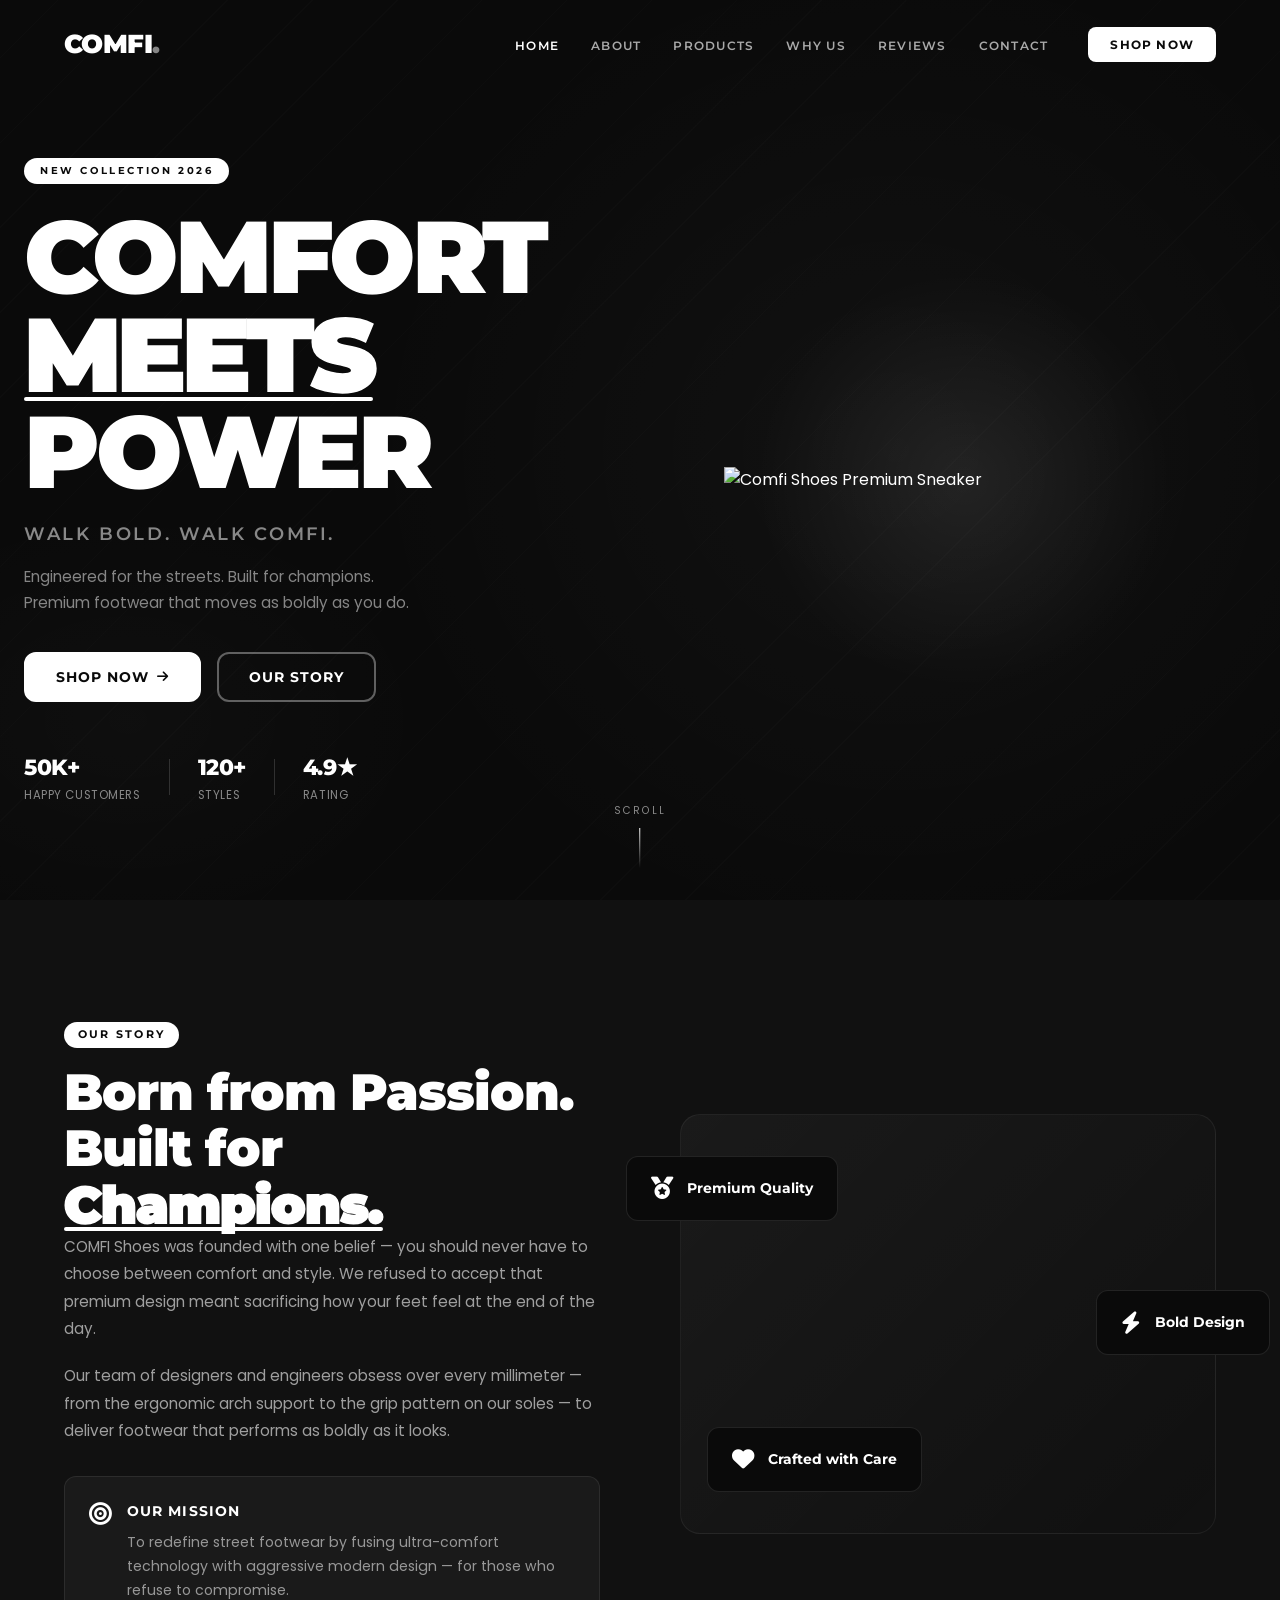
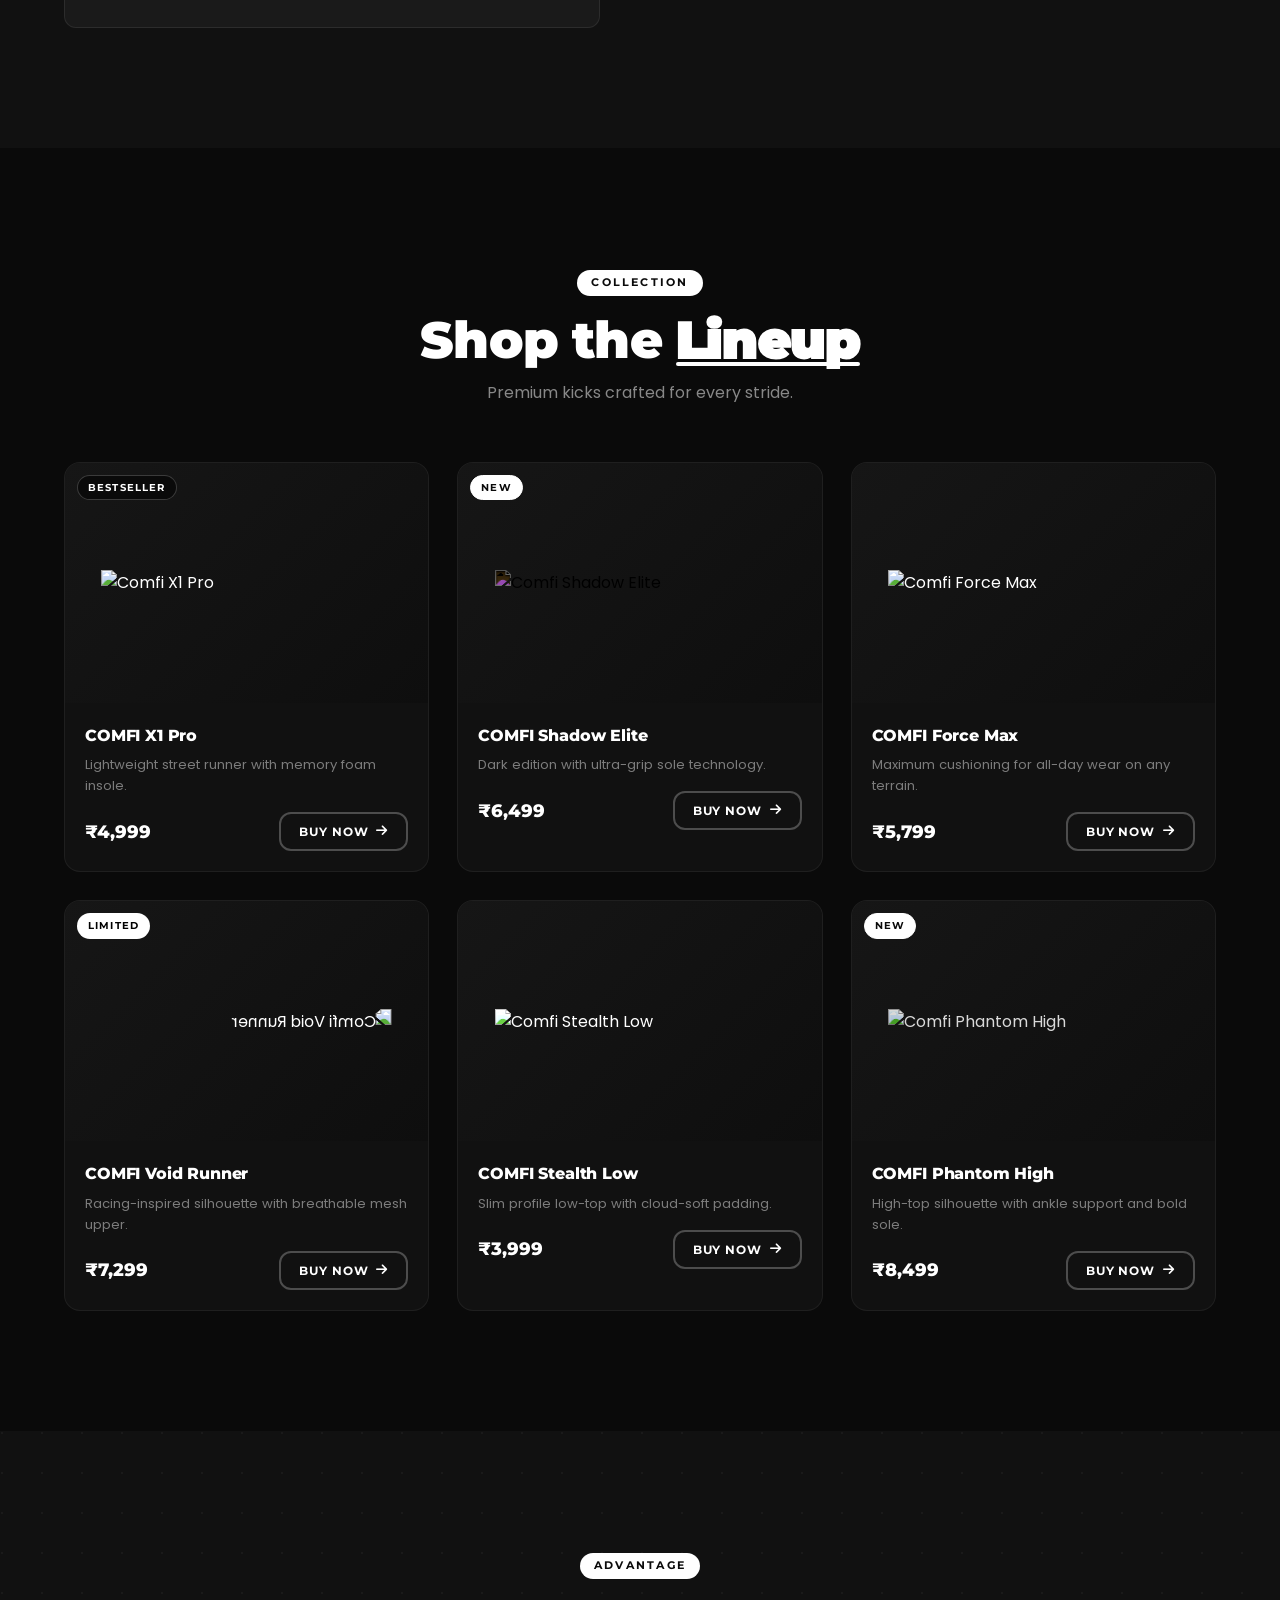
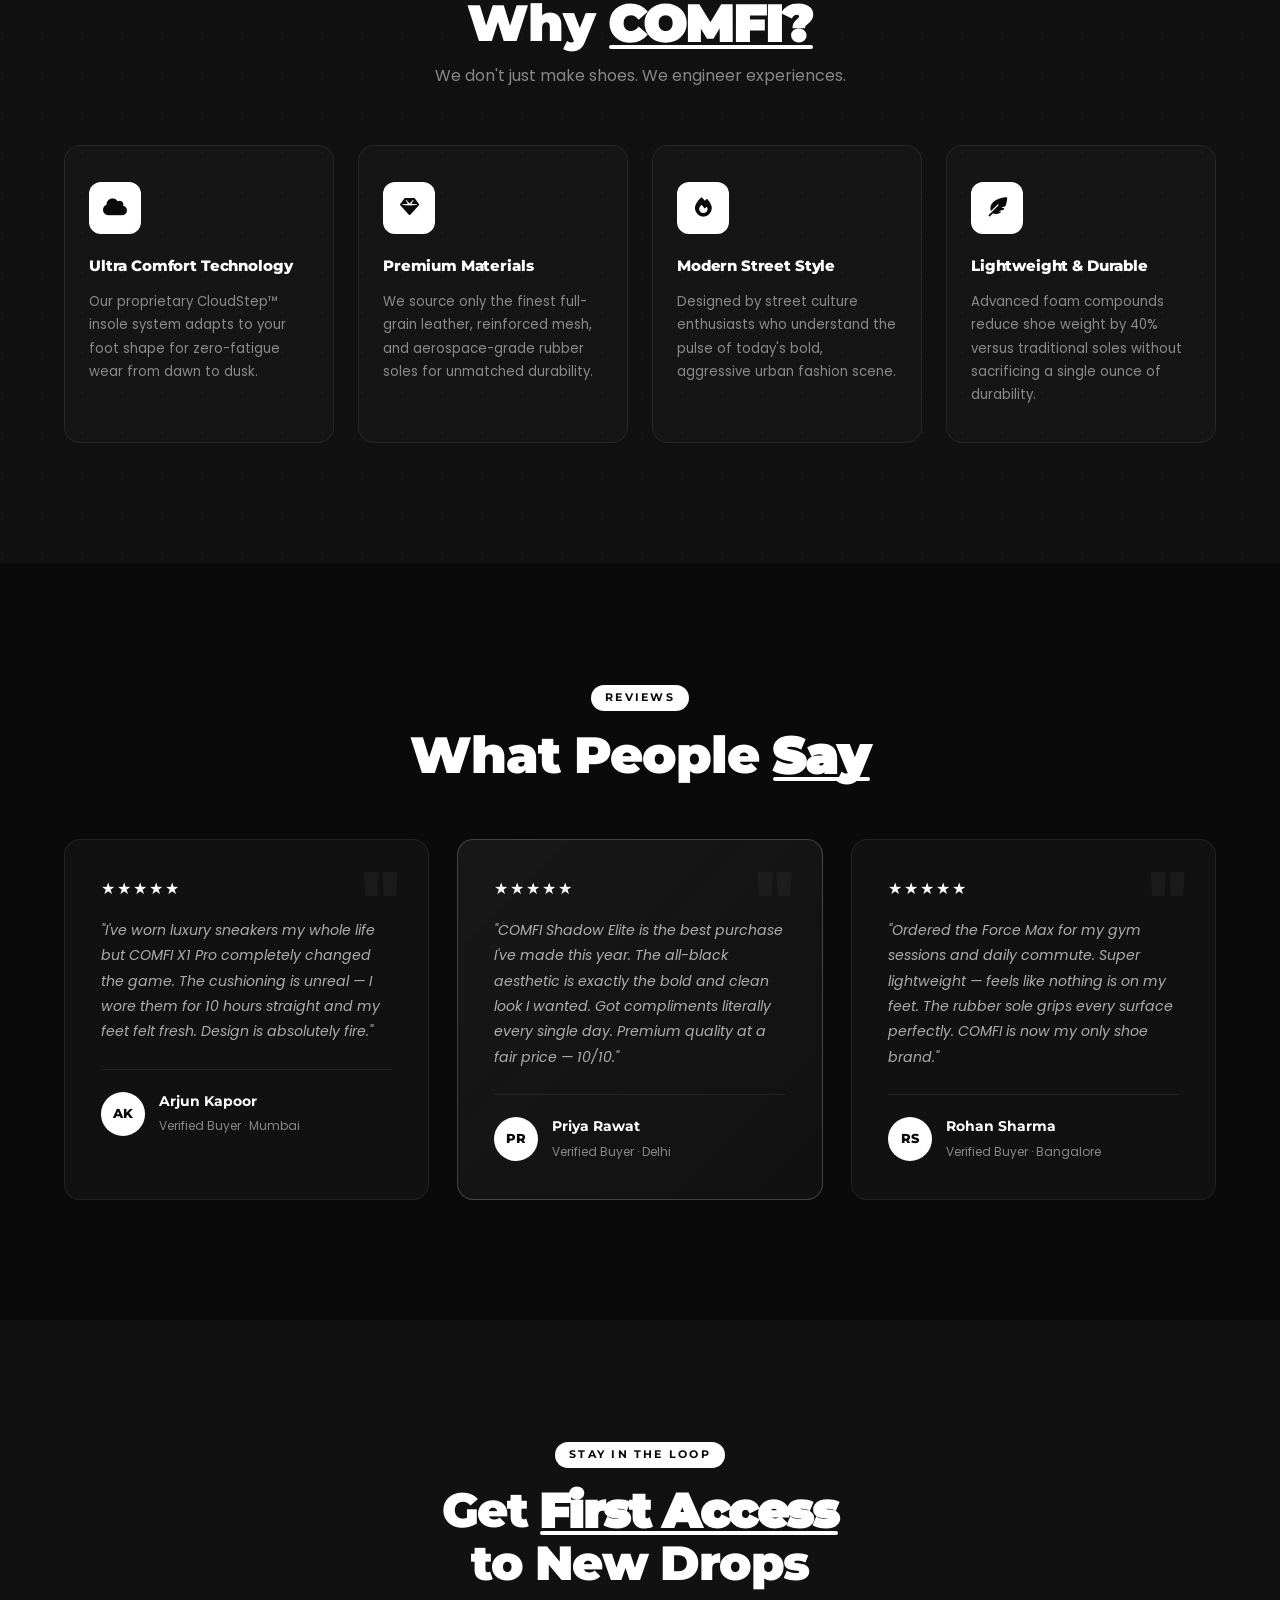
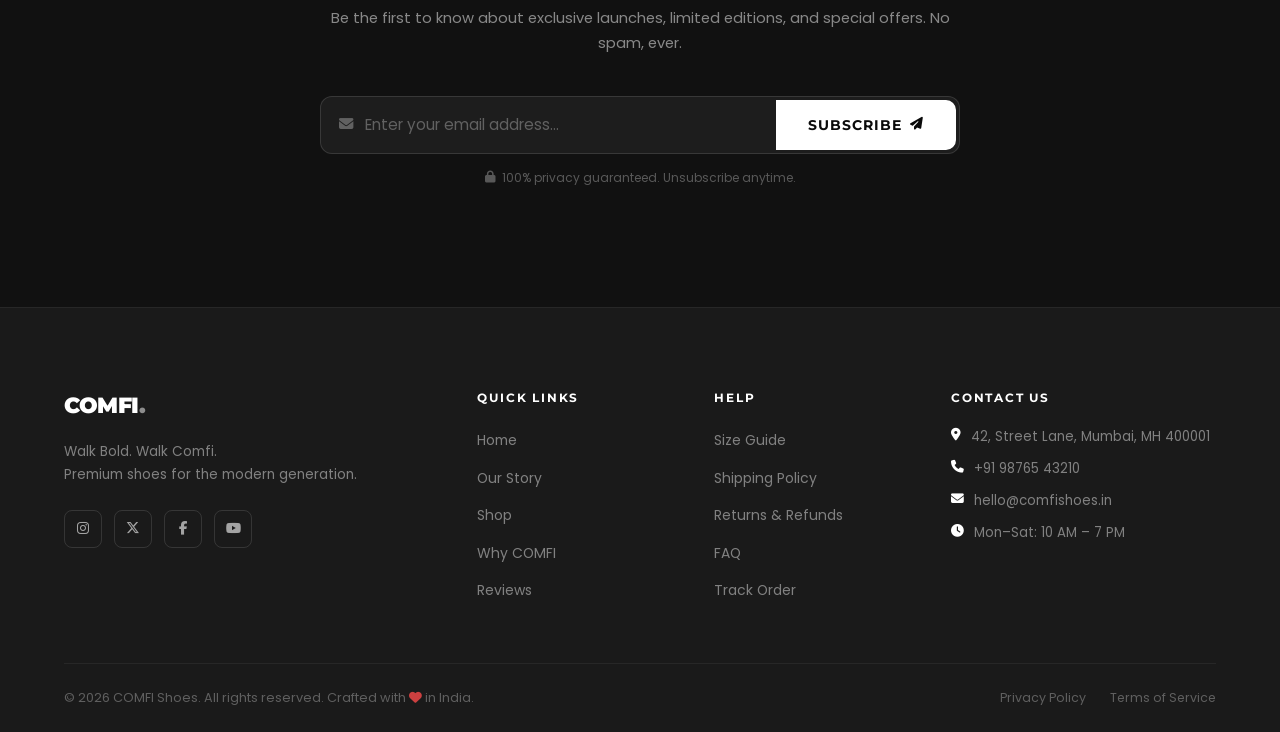
==== index.html @ 296a43fd "Add files via upload" ====
<!DOCTYPE html>
<html lang="en">
<head>
  <meta charset="UTF-8" />
  <meta name="viewport" content="width=device-width, initial-scale=1.0" />
  <meta name="description" content="Comfi Shoes – Walk Bold. Walk Comfi. Premium sneakers that blend ultra comfort with bold street style." />
  <title>Comfi Shoes | Walk Bold. Walk Comfi.</title>
  <link rel="stylesheet" href="style.css" />
  <!-- Google Fonts -->
  <link rel="preconnect" href="https://fonts.googleapis.com" />
  <link rel="preconnect" href="https://fonts.gstatic.com" crossorigin />
  <link href="https://fonts.googleapis.com/css2?family=Montserrat:wght@300;400;600;700;800;900&family=Poppins:wght@300;400;500;600;700&display=swap" rel="stylesheet" />
  <!-- Font Awesome for icons -->
  <link rel="stylesheet" href="https://cdnjs.cloudflare.com/ajax/libs/font-awesome/6.5.0/css/all.min.css" />
</head>
<body>

  <!-- ===================== NAVBAR ===================== -->
  <nav class="navbar" id="navbar">
    <div class="nav-container">
      <a href="#" class="nav-logo">
        COMFI<span>.</span>
      </a>
      <ul class="nav-links" id="navLinks">
        <li><a href="#hero" class="nav-link">Home</a></li>
        <li><a href="#about" class="nav-link">About</a></li>
        <li><a href="#products" class="nav-link">Products</a></li>
        <li><a href="#why-us" class="nav-link">Why Us</a></li>
        <li><a href="#testimonials" class="nav-link">Reviews</a></li>
        <li><a href="#newsletter" class="nav-link">Contact</a></li>
      </ul>
      <button class="nav-cta" onclick="document.getElementById('products').scrollIntoView({behavior:'smooth'})">Shop Now</button>
      <button class="hamburger" id="hamburger" aria-label="Toggle menu">
        <span></span><span></span><span></span>
      </button>
    </div>
  </nav>

  <!-- ===================== HERO SECTION ===================== -->
  <section class="hero" id="hero">
    <div class="hero-bg-overlay"></div>
    <div class="hero-content" data-animate="fade-up">
      <span class="hero-badge">NEW COLLECTION 2026</span>
      <h1 class="hero-title">
        Comfort<br /><span class="accent">Meets</span> Power
      </h1>
      <p class="hero-tagline">Walk Bold. Walk Comfi.</p>
      <p class="hero-sub">Engineered for the streets. Built for champions.<br />Premium footwear that moves as boldly as you do.</p>
      <div class="hero-actions">
        <button class="btn btn-primary" id="heroShopBtn" onclick="document.getElementById('products').scrollIntoView({behavior:'smooth'})">
          Shop Now <i class="fas fa-arrow-right"></i>
        </button>
        <button class="btn btn-ghost" onclick="document.getElementById('about').scrollIntoView({behavior:'smooth'})">
          Our Story
        </button>
      </div>
      <div class="hero-stats">
        <div class="stat"><span class="stat-num">50K+</span><span class="stat-label">Happy Customers</span></div>
        <div class="stat-divider"></div>
        <div class="stat"><span class="stat-num">120+</span><span class="stat-label">Styles</span></div>
        <div class="stat-divider"></div>
        <div class="stat"><span class="stat-num">4.9★</span><span class="stat-label">Rating</span></div>
      </div>
    </div>
    <div class="hero-image-wrap" data-animate="fade-left">
      <div class="hero-glow"></div>
      <img src="hero_sneaker.png" alt="Comfi Shoes Premium Sneaker" class="hero-shoe-img" id="heroShoe" />
    </div>
    <div class="hero-scroll-indicator">
      <span>Scroll</span>
      <div class="scroll-line"></div>
    </div>
  </section>

  <!-- ===================== ABOUT SECTION ===================== -->
  <section class="about" id="about">
    <div class="container">
      <div class="about-grid">
        <div class="about-text" data-animate="fade-right">
          <span class="section-badge">Our Story</span>
          <h2 class="section-title">Born from Passion.<br />Built for <span class="accent">Champions.</span></h2>
          <p class="about-desc">COMFI Shoes was founded with one belief — you should never have to choose between comfort and style. We refused to accept that premium design meant sacrificing how your feet feel at the end of the day.</p>
          <p class="about-desc">Our team of designers and engineers obsess over every millimeter — from the ergonomic arch support to the grip pattern on our soles — to deliver footwear that performs as boldly as it looks.</p>
          <div class="mission-box">
            <i class="fas fa-bullseye"></i>
            <div>
              <h4>Our Mission</h4>
              <p>To redefine street footwear by fusing ultra-comfort technology with aggressive modern design — for those who refuse to compromise.</p>
            </div>
          </div>
        </div>
        <div class="about-visual" data-animate="fade-left">
          <div class="about-card about-card--1">
            <i class="fas fa-medal"></i>
            <h3>Premium Quality</h3>
          </div>
          <div class="about-card about-card--2">
            <i class="fas fa-bolt"></i>
            <h3>Bold Design</h3>
          </div>
          <div class="about-card about-card--3">
            <i class="fas fa-heart"></i>
            <h3>Crafted with Care</h3>
          </div>
          <div class="about-img-bg"></div>
        </div>
      </div>
    </div>
  </section>

  <!-- ===================== PRODUCTS SECTION ===================== -->
  <section class="products" id="products">
    <div class="container">
      <div class="section-header" data-animate="fade-up">
        <span class="section-badge">Collection</span>
        <h2 class="section-title">Shop the <span class="accent">Lineup</span></h2>
        <p class="section-sub">Premium kicks crafted for every stride.</p>
      </div>

      <div class="products-grid">

        <!-- Product Card 1 -->
        <div class="product-card" data-animate="fade-up">
          <div class="product-img-wrap">
            <img src="shoe_products.png" alt="Comfi X1 Pro" class="product-img" />
            <div class="product-overlay">
              <button class="btn btn-primary btn-sm" id="buyX1">Quick Buy</button>
            </div>
            <span class="product-tag">Bestseller</span>
          </div>
          <div class="product-info">
            <h3 class="product-name">COMFI X1 Pro</h3>
            <p class="product-desc">Lightweight street runner with memory foam insole.</p>
            <div class="product-footer">
              <span class="product-price">₹4,999</span>
              <button class="btn btn-outline btn-sm" id="buyBtnX1">Buy Now <i class="fas fa-arrow-right"></i></button>
            </div>
          </div>
        </div>

        <!-- Product Card 2 -->
        <div class="product-card" data-animate="fade-up" style="--delay:0.15s">
          <div class="product-img-wrap">
            <img src="shoe_products.png" alt="Comfi Shadow Elite" class="product-img" style="filter: invert(1) brightness(0.9);" />
            <div class="product-overlay">
              <button class="btn btn-primary btn-sm" id="buyShadow">Quick Buy</button>
            </div>
            <span class="product-tag new-tag">New</span>
          </div>
          <div class="product-info">
            <h3 class="product-name">COMFI Shadow Elite</h3>
            <p class="product-desc">Dark edition with ultra-grip sole technology.</p>
            <div class="product-footer">
              <span class="product-price">₹6,499</span>
              <button class="btn btn-outline btn-sm" id="buyBtnShadow">Buy Now <i class="fas fa-arrow-right"></i></button>
            </div>
          </div>
        </div>

        <!-- Product Card 3 -->
        <div class="product-card" data-animate="fade-up" style="--delay:0.3s">
          <div class="product-img-wrap">
            <img src="hero_sneaker.png" alt="Comfi Force Max" class="product-img" />
            <div class="product-overlay">
              <button class="btn btn-primary btn-sm" id="buyForce">Quick Buy</button>
            </div>
          </div>
          <div class="product-info">
            <h3 class="product-name">COMFI Force Max</h3>
            <p class="product-desc">Maximum cushioning for all-day wear on any terrain.</p>
            <div class="product-footer">
              <span class="product-price">₹5,799</span>
              <button class="btn btn-outline btn-sm" id="buyBtnForce">Buy Now <i class="fas fa-arrow-right"></i></button>
            </div>
          </div>
        </div>

        <!-- Product Card 4 -->
        <div class="product-card" data-animate="fade-up" style="--delay:0.1s">
          <div class="product-img-wrap">
            <img src="shoe_products.png" alt="Comfi Void Runner" class="product-img" style="transform: scaleX(-1);" />
            <div class="product-overlay">
              <button class="btn btn-primary btn-sm" id="buyVoid">Quick Buy</button>
            </div>
            <span class="product-tag" style="background:#fff;color:#000;">Limited</span>
          </div>
          <div class="product-info">
            <h3 class="product-name">COMFI Void Runner</h3>
            <p class="product-desc">Racing-inspired silhouette with breathable mesh upper.</p>
            <div class="product-footer">
              <span class="product-price">₹7,299</span>
              <button class="btn btn-outline btn-sm" id="buyBtnVoid">Buy Now <i class="fas fa-arrow-right"></i></button>
            </div>
          </div>
        </div>

        <!-- Product Card 5 -->
        <div class="product-card" data-animate="fade-up" style="--delay:0.25s">
          <div class="product-img-wrap">
            <img src="hero_sneaker.png" alt="Comfi Stealth Low" class="product-img" style="filter:brightness(1.2);" />
            <div class="product-overlay">
              <button class="btn btn-primary btn-sm" id="buyStealth">Quick Buy</button>
            </div>
          </div>
          <div class="product-info">
            <h3 class="product-name">COMFI Stealth Low</h3>
            <p class="product-desc">Slim profile low-top with cloud-soft padding.</p>
            <div class="product-footer">
              <span class="product-price">₹3,999</span>
              <button class="btn btn-outline btn-sm" id="buyBtnStealth">Buy Now <i class="fas fa-arrow-right"></i></button>
            </div>
          </div>
        </div>

        <!-- Product Card 6 -->
        <div class="product-card" data-animate="fade-up" style="--delay:0.4s">
          <div class="product-img-wrap">
            <img src="shoe_products.png" alt="Comfi Phantom High" class="product-img" style="filter: contrast(1.2) brightness(0.85);" />
            <div class="product-overlay">
              <button class="btn btn-primary btn-sm" id="buyPhantom">Quick Buy</button>
            </div>
            <span class="product-tag new-tag">New</span>
          </div>
          <div class="product-info">
            <h3 class="product-name">COMFI Phantom High</h3>
            <p class="product-desc">High-top silhouette with ankle support and bold sole.</p>
            <div class="product-footer">
              <span class="product-price">₹8,499</span>
              <button class="btn btn-outline btn-sm" id="buyBtnPhantom">Buy Now <i class="fas fa-arrow-right"></i></button>
            </div>
          </div>
        </div>

      </div>
    </div>
  </section>

  <!-- ===================== WHY CHOOSE US ===================== -->
  <section class="why-us" id="why-us">
    <div class="why-bg-pattern"></div>
    <div class="container">
      <div class="section-header" data-animate="fade-up">
        <span class="section-badge">Advantage</span>
        <h2 class="section-title">Why <span class="accent">COMFI?</span></h2>
        <p class="section-sub">We don't just make shoes. We engineer experiences.</p>
      </div>
      <div class="why-grid">
        <div class="why-card" data-animate="fade-up">
          <div class="why-icon"><i class="fas fa-cloud"></i></div>
          <h3>Ultra Comfort Technology</h3>
          <p>Our proprietary CloudStep™ insole system adapts to your foot shape for zero-fatigue wear from dawn to dusk.</p>
        </div>
        <div class="why-card" data-animate="fade-up" style="--delay:0.1s">
          <div class="why-icon"><i class="fas fa-gem"></i></div>
          <h3>Premium Materials</h3>
          <p>We source only the finest full-grain leather, reinforced mesh, and aerospace-grade rubber soles for unmatched durability.</p>
        </div>
        <div class="why-card" data-animate="fade-up" style="--delay:0.2s">
          <div class="why-icon"><i class="fas fa-fire"></i></div>
          <h3>Modern Street Style</h3>
          <p>Designed by street culture enthusiasts who understand the pulse of today's bold, aggressive urban fashion scene.</p>
        </div>
        <div class="why-card" data-animate="fade-up" style="--delay:0.3s">
          <div class="why-icon"><i class="fas fa-feather-alt"></i></div>
          <h3>Lightweight & Durable</h3>
          <p>Advanced foam compounds reduce shoe weight by 40% versus traditional soles without sacrificing a single ounce of durability.</p>
        </div>
      </div>
    </div>
  </section>

  <!-- ===================== TESTIMONIALS ===================== -->
  <section class="testimonials" id="testimonials">
    <div class="container">
      <div class="section-header" data-animate="fade-up">
        <span class="section-badge">Reviews</span>
        <h2 class="section-title">What People <span class="accent">Say</span></h2>
      </div>
      <div class="testimonials-grid">

        <div class="review-card" data-animate="fade-up">
          <div class="review-stars">★★★★★</div>
          <p class="review-text">"I've worn luxury sneakers my whole life but COMFI X1 Pro completely changed the game. The cushioning is unreal — I wore them for 10 hours straight and my feet felt fresh. Design is absolutely fire."</p>
          <div class="reviewer">
            <div class="reviewer-avatar">AK</div>
            <div>
              <h4>Arjun Kapoor</h4>
              <span>Verified Buyer · Mumbai</span>
            </div>
          </div>
        </div>

        <div class="review-card featured-review" data-animate="fade-up" style="--delay:0.15s">
          <div class="review-stars">★★★★★</div>
          <p class="review-text">"COMFI Shadow Elite is the best purchase I've made this year. The all-black aesthetic is exactly the bold and clean look I wanted. Got compliments literally every single day. Premium quality at a fair price — 10/10."</p>
          <div class="reviewer">
            <div class="reviewer-avatar">PR</div>
            <div>
              <h4>Priya Rawat</h4>
              <span>Verified Buyer · Delhi</span>
            </div>
          </div>
        </div>

        <div class="review-card" data-animate="fade-up" style="--delay:0.3s">
          <div class="review-stars">★★★★★</div>
          <p class="review-text">"Ordered the Force Max for my gym sessions and daily commute. Super lightweight — feels like nothing is on my feet. The rubber sole grips every surface perfectly. COMFI is now my only shoe brand."</p>
          <div class="reviewer">
            <div class="reviewer-avatar">RS</div>
            <div>
              <h4>Rohan Sharma</h4>
              <span>Verified Buyer · Bangalore</span>
            </div>
          </div>
        </div>

      </div>
    </div>
  </section>

  <!-- ===================== NEWSLETTER ===================== -->
  <section class="newsletter" id="newsletter">
    <div class="container">
      <div class="newsletter-box" data-animate="fade-up">
        <span class="section-badge">Stay in the Loop</span>
        <h2 class="newsletter-title">Get <span class="accent">First Access</span><br />to New Drops</h2>
        <p class="newsletter-sub">Be the first to know about exclusive launches, limited editions, and special offers. No spam, ever.</p>
        <form class="newsletter-form" id="newsletterForm" novalidate>
          <div class="input-group">
            <i class="fas fa-envelope input-icon"></i>
            <input type="email" id="emailInput" placeholder="Enter your email address..." required autocomplete="email" />
            <button type="submit" class="btn btn-primary" id="subscribeBtn">Subscribe <i class="fas fa-paper-plane"></i></button>
          </div>
          <p class="newsletter-note"><i class="fas fa-lock"></i> 100% privacy guaranteed. Unsubscribe anytime.</p>
        </form>
        <div class="newsletter-success" id="newsletterSuccess">
          <i class="fas fa-check-circle"></i> You're on the list! Expect something bold in your inbox.
        </div>
      </div>
    </div>
  </section>

  <!-- ===================== FOOTER ===================== -->
  <footer class="footer" id="footer">
    <div class="container">
      <div class="footer-grid">

        <div class="footer-brand">
          <a href="#" class="nav-logo footer-logo">COMFI<span>.</span></a>
          <p>Walk Bold. Walk Comfi.<br />Premium shoes for the modern generation.</p>
          <div class="social-links">
            <a href="#" class="social-link" aria-label="Instagram" id="socialInsta"><i class="fab fa-instagram"></i></a>
            <a href="#" class="social-link" aria-label="Twitter/X" id="socialTwitter"><i class="fab fa-x-twitter"></i></a>
            <a href="#" class="social-link" aria-label="Facebook" id="socialFb"><i class="fab fa-facebook-f"></i></a>
            <a href="#" class="social-link" aria-label="YouTube" id="socialYt"><i class="fab fa-youtube"></i></a>
          </div>
        </div>

        <div class="footer-links">
          <h4>Quick Links</h4>
          <ul>
            <li><a href="#hero">Home</a></li>
            <li><a href="#about">Our Story</a></li>
            <li><a href="#products">Shop</a></li>
            <li><a href="#why-us">Why COMFI</a></li>
            <li><a href="#testimonials">Reviews</a></li>
          </ul>
        </div>

        <div class="footer-links">
          <h4>Help</h4>
          <ul>
            <li><a href="#">Size Guide</a></li>
            <li><a href="#">Shipping Policy</a></li>
            <li><a href="#">Returns & Refunds</a></li>
            <li><a href="#">FAQ</a></li>
            <li><a href="#">Track Order</a></li>
          </ul>
        </div>

        <div class="footer-contact">
          <h4>Contact Us</h4>
          <ul class="contact-list">
            <li><i class="fas fa-map-marker-alt"></i> 42, Street Lane, Mumbai, MH 400001</li>
            <li><i class="fas fa-phone"></i> +91 98765 43210</li>
            <li><i class="fas fa-envelope"></i> hello@comfishoes.in</li>
            <li><i class="fas fa-clock"></i> Mon–Sat: 10 AM – 7 PM</li>
          </ul>
        </div>

      </div>

      <div class="footer-bottom">
        <p>© 2026 COMFI Shoes. All rights reserved. Crafted with <i class="fas fa-heart"></i> in India.</p>
        <div class="footer-bottom-links">
          <a href="#">Privacy Policy</a>
          <a href="#">Terms of Service</a>
        </div>
      </div>
    </div>
  </footer>

  <!-- Back to Top Button -->
  <button class="back-to-top" id="backToTop" aria-label="Back to top">
    <i class="fas fa-chevron-up"></i>
  </button>

  <!-- Toast Notification -->
  <div class="toast" id="toast"></div>

  <script src="script.js"></script>
</body>
</html>
---- style.css ----
/* ================================================
   COMFI SHOES — style.css
   Author: Antigravity AI
   Theme: Bold, Premium, Minimal Black & White
================================================ */

/* ---- CSS Custom Properties ---- */
:root {
  --black: #0a0a0a;
  --black-2: #111111;
  --black-3: #1a1a1a;
  --white: #ffffff;
  --white-2: #f5f5f5;
  --gray: #888888;
  --gray-light: #cccccc;
  --accent: #ffffff;
  --accent-dark: #e0e0e0;
  --font-primary: 'Montserrat', sans-serif;
  --font-secondary: 'Poppins', sans-serif;
  --transition: 0.35s cubic-bezier(0.4, 0, 0.2, 1);
  --border-radius: 12px;
  --shadow: 0 8px 32px rgba(0,0,0,0.18);
  --shadow-lg: 0 20px 60px rgba(0,0,0,0.35);
}

/* ---- Reset & Base ---- */
*, *::before, *::after {
  box-sizing: border-box;
  margin: 0;
  padding: 0;
}

html {
  scroll-behavior: smooth;
  font-size: 16px;
}

body {
  font-family: var(--font-secondary);
  background-color: var(--black);
  color: var(--white);
  overflow-x: hidden;
  line-height: 1.6;
}

img {
  max-width: 100%;
  display: block;
}

a {
  text-decoration: none;
  color: inherit;
  transition: var(--transition);
}

ul { list-style: none; }

/* ---- Scrollbar ---- */
::-webkit-scrollbar { width: 6px; }
::-webkit-scrollbar-track { background: var(--black); }
::-webkit-scrollbar-thumb { background: var(--white); border-radius: 3px; }

/* ---- Container ---- */
.container {
  max-width: 1200px;
  margin: 0 auto;
  padding: 0 24px;
}

/* ---- Section Common ---- */
.section-badge {
  display: inline-block;
  font-family: var(--font-primary);
  font-size: 0.7rem;
  font-weight: 700;
  letter-spacing: 0.2em;
  text-transform: uppercase;
  color: var(--black);
  background: var(--white);
  padding: 4px 14px;
  border-radius: 30px;
  margin-bottom: 16px;
}

.section-title {
  font-family: var(--font-primary);
  font-size: clamp(2rem, 4vw, 3.2rem);
  font-weight: 900;
  line-height: 1.1;
  letter-spacing: -0.02em;
  color: var(--white);
}

.section-sub {
  color: var(--gray);
  font-size: 1rem;
  margin-top: 12px;
}

.section-header {
  text-align: center;
  margin-bottom: 56px;
}

.accent {
  color: var(--white);
  -webkit-text-stroke: 2px var(--white);
  text-stroke: 2px var(--white);
  position: relative;
}

/* On dark bg, accent highlights via a pseudo underline */
.hero-title .accent,
.section-title .accent,
.newsletter-title .accent {
  position: relative;
  display: inline-block;
}

.hero-title .accent::after,
.section-title .accent::after,
.newsletter-title .accent::after {
  content: '';
  position: absolute;
  bottom: 2px;
  left: 0;
  width: 100%;
  height: 4px;
  background: var(--white);
  border-radius: 2px;
}

/* ---- Buttons ---- */
.btn {
  display: inline-flex;
  align-items: center;
  gap: 8px;
  font-family: var(--font-primary);
  font-size: 0.88rem;
  font-weight: 700;
  letter-spacing: 0.07em;
  text-transform: uppercase;
  padding: 14px 30px;
  border-radius: var(--border-radius);
  border: 2px solid transparent;
  cursor: pointer;
  transition: var(--transition);
  position: relative;
  overflow: hidden;
}

.btn::before {
  content: '';
  position: absolute;
  inset: 0;
  background: rgba(255,255,255,0.08);
  transform: translateX(-100%);
  transition: transform 0.4s ease;
}

.btn:hover::before { transform: translateX(0); }

.btn i { font-size: 0.8rem; transition: transform var(--transition); }
.btn:hover i { transform: translateX(4px); }

.btn-primary {
  background: var(--white);
  color: var(--black);
  border-color: var(--white);
}

.btn-primary:hover {
  background: var(--black);
  color: var(--white);
  border-color: var(--white);
  transform: translateY(-2px);
  box-shadow: 0 8px 24px rgba(255,255,255,0.15);
}

.btn-ghost {
  background: transparent;
  color: var(--white);
  border-color: rgba(255,255,255,0.35);
}

.btn-ghost:hover {
  background: rgba(255,255,255,0.08);
  border-color: var(--white);
  transform: translateY(-2px);
}

.btn-outline {
  background: transparent;
  color: var(--white);
  border-color: rgba(255,255,255,0.25);
}

.btn-outline:hover {
  background: var(--white);
  color: var(--black);
  border-color: var(--white);
}

.btn-sm { padding: 10px 18px; font-size: 0.78rem; }

/* ---- Animations ---- */
@keyframes fadeUp {
  from { opacity: 0; transform: translateY(40px); }
  to   { opacity: 1; transform: translateY(0);    }
}

@keyframes fadeLeft {
  from { opacity: 0; transform: translateX(60px); }
  to   { opacity: 1; transform: translateX(0);    }
}

@keyframes fadeRight {
  from { opacity: 0; transform: translateX(-60px); }
  to   { opacity: 1; transform: translateX(0);     }
}

@keyframes float {
  0%, 100% { transform: translateY(0px) rotate(-3deg); }
  50%       { transform: translateY(-18px) rotate(-3deg); }
}

@keyframes glow-pulse {
  0%, 100% { opacity: 0.35; transform: scale(1); }
  50%       { opacity: 0.6;  transform: scale(1.08); }
}

@keyframes scrollLine {
  0%   { transform: scaleY(0); transform-origin: top; }
  50%  { transform: scaleY(1); transform-origin: top; }
  51%  { transform: scaleY(1); transform-origin: bottom; }
  100% { transform: scaleY(0); transform-origin: bottom; }
}

[data-animate] {
  opacity: 0;
  transform: translateY(30px);
  transition: opacity 0.7s ease, transform 0.7s ease;
  transition-delay: var(--delay, 0s);
}

[data-animate].animated {
  opacity: 1;
  transform: none;
}

/* ===================== NAVBAR ===================== */
.navbar {
  position: fixed;
  top: 0;
  left: 0;
  right: 0;
  z-index: 1000;
  background: rgba(10,10,10,0);
  backdrop-filter: blur(0px);
  padding: 24px 0;
  transition: background 0.4s ease, padding 0.4s ease, backdrop-filter 0.4s ease;
}

.navbar.scrolled {
  background: rgba(10,10,10,0.92);
  backdrop-filter: blur(20px);
  padding: 14px 0;
  border-bottom: 1px solid rgba(255,255,255,0.06);
}

.nav-container {
  max-width: 1200px;
  margin: 0 auto;
  padding: 0 24px;
  display: flex;
  align-items: center;
  gap: 40px;
}

.nav-logo {
  font-family: var(--font-primary);
  font-size: 1.6rem;
  font-weight: 900;
  letter-spacing: -0.02em;
  color: var(--white);
  margin-right: auto;
}

.nav-logo span { color: var(--white); opacity: 0.5; }

.nav-links {
  display: flex;
  align-items: center;
  gap: 32px;
}

.nav-link {
  font-family: var(--font-primary);
  font-size: 0.78rem;
  font-weight: 600;
  letter-spacing: 0.1em;
  text-transform: uppercase;
  color: rgba(255,255,255,0.65);
  position: relative;
}

.nav-link::after {
  content: '';
  position: absolute;
  bottom: -3px;
  left: 0;
  width: 0;
  height: 2px;
  background: var(--white);
  transition: width var(--transition);
}

.nav-link:hover { color: var(--white); }
.nav-link:hover::after { width: 100%; }

.nav-cta {
  background: var(--white);
  color: var(--black);
  border: none;
  font-family: var(--font-primary);
  font-size: 0.75rem;
  font-weight: 700;
  letter-spacing: 0.1em;
  text-transform: uppercase;
  padding: 10px 22px;
  border-radius: 8px;
  cursor: pointer;
  transition: var(--transition);
}

.nav-cta:hover {
  background: var(--black);
  color: var(--white);
  outline: 2px solid var(--white);
  transform: translateY(-1px);
}

.hamburger {
  display: none;
  flex-direction: column;
  gap: 5px;
  background: none;
  border: none;
  cursor: pointer;
  padding: 4px;
}

.hamburger span {
  display: block;
  width: 24px;
  height: 2px;
  background: var(--white);
  transition: var(--transition);
  border-radius: 2px;
}

.hamburger.open span:nth-child(1) { transform: translateY(7px) rotate(45deg); }
.hamburger.open span:nth-child(2) { opacity: 0; }
.hamburger.open span:nth-child(3) { transform: translateY(-7px) rotate(-45deg); }

/* ===================== HERO ===================== */
.hero {
  min-height: 100vh;
  display: flex;
  align-items: center;
  position: relative;
  overflow: hidden;
  padding: 120px 24px 60px;
  background: var(--black);
  gap: 40px;
}

.hero-bg-overlay {
  position: absolute;
  inset: 0;
  background:
    radial-gradient(ellipse 60% 80% at 70% 50%, rgba(255,255,255,0.03) 0%, transparent 70%),
    radial-gradient(ellipse 40% 40% at 10% 80%, rgba(255,255,255,0.02) 0%, transparent 60%);
  pointer-events: none;
}

/* Diagonal stripe pattern */
.hero::before {
  content: '';
  position: absolute;
  inset: 0;
  background-image: repeating-linear-gradient(
    -45deg,
    rgba(255,255,255,0.012) 0px,
    rgba(255,255,255,0.012) 1px,
    transparent 1px,
    transparent 60px
  );
  pointer-events: none;
}

.hero-content {
  flex: 1;
  max-width: 640px;
  position: relative;
  z-index: 2;
}

.hero-badge {
  display: inline-block;
  font-family: var(--font-primary);
  font-size: 0.65rem;
  font-weight: 700;
  letter-spacing: 0.25em;
  text-transform: uppercase;
  color: var(--black);
  background: var(--white);
  padding: 5px 16px;
  border-radius: 30px;
  margin-bottom: 24px;
}

.hero-title {
  font-family: var(--font-primary);
  font-size: clamp(3.5rem, 8vw, 7rem);
  font-weight: 900;
  line-height: 0.95;
  letter-spacing: -0.04em;
  color: var(--white);
  margin-bottom: 20px;
  text-transform: uppercase;
}

.hero-tagline {
  font-family: var(--font-primary);
  font-size: 1.1rem;
  font-weight: 600;
  letter-spacing: 0.15em;
  text-transform: uppercase;
  color: var(--gray);
  margin-bottom: 16px;
}

.hero-sub {
  font-size: 0.95rem;
  color: rgba(255,255,255,0.5);
  line-height: 1.7;
  margin-bottom: 36px;
}

.hero-actions {
  display: flex;
  gap: 16px;
  flex-wrap: wrap;
  margin-bottom: 48px;
}

.hero-stats {
  display: flex;
  align-items: center;
  gap: 28px;
}

.stat { display: flex; flex-direction: column; }

.stat-num {
  font-family: var(--font-primary);
  font-size: 1.4rem;
  font-weight: 800;
  color: var(--white);
  letter-spacing: -0.02em;
}

.stat-label {
  font-size: 0.72rem;
  color: var(--gray);
  letter-spacing: 0.05em;
  text-transform: uppercase;
}

.stat-divider {
  width: 1px;
  height: 36px;
  background: rgba(255,255,255,0.15);
}

.hero-image-wrap {
  flex: 1;
  position: relative;
  display: flex;
  justify-content: center;
  align-items: center;
  z-index: 2;
  max-width: 520px;
}

.hero-glow {
  position: absolute;
  width: 420px;
  height: 420px;
  background: radial-gradient(circle, rgba(255,255,255,0.08) 0%, transparent 70%);
  border-radius: 50%;
  animation: glow-pulse 3s ease-in-out infinite;
}

.hero-shoe-img {
  width: 100%;
  max-width: 480px;
  animation: float 5s ease-in-out infinite;
  filter: drop-shadow(0 30px 60px rgba(255,255,255,0.1));
  transform-origin: center;
  object-fit: contain;
}

.hero-scroll-indicator {
  position: absolute;
  bottom: 32px;
  left: 50%;
  transform: translateX(-50%);
  display: flex;
  flex-direction: column;
  align-items: center;
  gap: 8px;
  z-index: 2;
}

.hero-scroll-indicator span {
  font-size: 0.65rem;
  letter-spacing: 0.2em;
  text-transform: uppercase;
  color: var(--gray);
}

.scroll-line {
  width: 1px;
  height: 40px;
  background: linear-gradient(to bottom, var(--white), transparent);
  animation: scrollLine 2s ease-in-out infinite;
}

/* ===================== ABOUT ===================== */
.about {
  padding: 120px 0;
  background: var(--black-2);
  position: relative;
}

.about-grid {
  display: grid;
  grid-template-columns: 1fr 1fr;
  gap: 80px;
  align-items: center;
}

.about-desc {
  color: rgba(255,255,255,0.6);
  font-size: 0.95rem;
  line-height: 1.8;
  margin-bottom: 20px;
}

.mission-box {
  display: flex;
  gap: 16px;
  align-items: flex-start;
  background: rgba(255,255,255,0.04);
  border: 1px solid rgba(255,255,255,0.08);
  border-radius: var(--border-radius);
  padding: 24px;
  margin-top: 32px;
}

.mission-box i {
  font-size: 1.4rem;
  color: var(--white);
  flex-shrink: 0;
  margin-top: 2px;
}

.mission-box h4 {
  font-family: var(--font-primary);
  font-size: 0.85rem;
  font-weight: 700;
  letter-spacing: 0.08em;
  text-transform: uppercase;
  margin-bottom: 8px;
}

.mission-box p {
  font-size: 0.88rem;
  color: rgba(255,255,255,0.55);
  line-height: 1.7;
}

.about-visual {
  position: relative;
  height: 420px;
}

.about-img-bg {
  position: absolute;
  inset: 0;
  border-radius: 20px;
  background: linear-gradient(135deg, rgba(255,255,255,0.04) 0%, transparent 100%);
  border: 1px solid rgba(255,255,255,0.06);
}

.about-card {
  position: absolute;
  background: var(--black);
  border: 1px solid rgba(255,255,255,0.1);
  border-radius: var(--border-radius);
  padding: 20px 24px;
  display: flex;
  align-items: center;
  gap: 14px;
  transition: var(--transition);
  z-index: 2;
}

.about-card:hover {
  border-color: var(--white);
  transform: translateY(-4px);
  box-shadow: var(--shadow);
}

.about-card i {
  font-size: 1.4rem;
  color: var(--white);
}

.about-card h3 {
  font-family: var(--font-primary);
  font-size: 0.9rem;
  font-weight: 700;
}

.about-card--1 { top: 10%; left: -10%; }
.about-card--2 { top: 42%; right: -10%; }
.about-card--3 { bottom: 10%; left: 5%; }

/* ===================== PRODUCTS ===================== */
.products {
  padding: 120px 0;
  background: var(--black);
}

.products-grid {
  display: grid;
  grid-template-columns: repeat(3, 1fr);
  gap: 28px;
}

.product-card {
  background: var(--black-2);
  border: 1px solid rgba(255,255,255,0.06);
  border-radius: 16px;
  overflow: hidden;
  transition: var(--transition);
  position: relative;
  animation-delay: var(--delay, 0s);
}

.product-card:hover {
  border-color: rgba(255,255,255,0.2);
  transform: translateY(-8px);
  box-shadow: 0 24px 60px rgba(0,0,0,0.5);
}

.product-img-wrap {
  position: relative;
  overflow: hidden;
  background: linear-gradient(135deg, #161616, #0e0e0e);
  height: 240px;
  display: flex;
  align-items: center;
  justify-content: center;
}

.product-img {
  width: 80%;
  max-height: 180px;
  object-fit: contain;
  transition: transform 0.5s ease;
}

.product-card:hover .product-img { transform: scale(1.08) rotate(-3deg); }

.product-overlay {
  position: absolute;
  inset: 0;
  background: rgba(0,0,0,0.7);
  display: flex;
  align-items: center;
  justify-content: center;
  opacity: 0;
  transition: var(--transition);
}

.product-card:hover .product-overlay { opacity: 1; }

.product-tag {
  position: absolute;
  top: 12px;
  left: 12px;
  background: var(--black);
  color: var(--white);
  font-family: var(--font-primary);
  font-size: 0.6rem;
  font-weight: 700;
  letter-spacing: 0.12em;
  text-transform: uppercase;
  padding: 4px 10px;
  border-radius: 30px;
  border: 1px solid rgba(255,255,255,0.2);
}

.new-tag { background: var(--white); color: var(--black); border-color: var(--white); }

.product-info { padding: 20px; }

.product-name {
  font-family: var(--font-primary);
  font-size: 1rem;
  font-weight: 800;
  letter-spacing: -0.01em;
  margin-bottom: 6px;
}

.product-desc {
  font-size: 0.82rem;
  color: rgba(255,255,255,0.45);
  line-height: 1.6;
  margin-bottom: 16px;
}

.product-footer {
  display: flex;
  align-items: center;
  justify-content: space-between;
}

.product-price {
  font-family: var(--font-primary);
  font-size: 1.1rem;
  font-weight: 800;
  color: var(--white);
}

/* ===================== WHY US ===================== */
.why-us {
  padding: 120px 0;
  background: var(--black-2);
  position: relative;
  overflow: hidden;
}

.why-bg-pattern {
  position: absolute;
  inset: 0;
  background-image: radial-gradient(circle at 2px 2px, rgba(255,255,255,0.04) 1px, transparent 0);
  background-size: 40px 40px;
  pointer-events: none;
}

.why-grid {
  display: grid;
  grid-template-columns: repeat(4, 1fr);
  gap: 24px;
}

.why-card {
  background: rgba(255,255,255,0.02);
  border: 1px solid rgba(255,255,255,0.07);
  border-radius: 16px;
  padding: 36px 24px;
  transition: var(--transition);
  animation-delay: var(--delay, 0s);
}

.why-card:hover {
  background: rgba(255,255,255,0.05);
  border-color: rgba(255,255,255,0.18);
  transform: translateY(-6px);
  box-shadow: 0 20px 50px rgba(0,0,0,0.4);
}

.why-icon {
  width: 52px;
  height: 52px;
  background: var(--white);
  border-radius: 12px;
  display: flex;
  align-items: center;
  justify-content: center;
  margin-bottom: 20px;
  transition: var(--transition);
}

.why-card:hover .why-icon {
  transform: scale(1.1) rotate(5deg);
}

.why-icon i {
  font-size: 1.2rem;
  color: var(--black);
}

.why-card h3 {
  font-family: var(--font-primary);
  font-size: 0.95rem;
  font-weight: 800;
  margin-bottom: 12px;
  letter-spacing: -0.01em;
}

.why-card p {
  font-size: 0.83rem;
  color: rgba(255,255,255,0.5);
  line-height: 1.75;
}

/* ===================== TESTIMONIALS ===================== */
.testimonials {
  padding: 120px 0;
  background: var(--black);
}

.testimonials-grid {
  display: grid;
  grid-template-columns: repeat(3, 1fr);
  gap: 28px;
}

.review-card {
  background: var(--black-2);
  border: 1px solid rgba(255,255,255,0.07);
  border-radius: 16px;
  padding: 36px;
  transition: var(--transition);
  animation-delay: var(--delay, 0s);
  position: relative;
}

.review-card::before {
  content: '"';
  position: absolute;
  top: 20px;
  right: 28px;
  font-size: 5rem;
  font-family: var(--font-primary);
  font-weight: 900;
  color: rgba(255,255,255,0.04);
  line-height: 1;
}

.review-card:hover {
  border-color: rgba(255,255,255,0.2);
  transform: translateY(-6px);
  box-shadow: var(--shadow-lg);
}

.featured-review {
  border-color: rgba(255,255,255,0.2);
  background: linear-gradient(135deg, rgba(255,255,255,0.06) 0%, var(--black-2) 100%);
}

.review-stars {
  font-size: 1rem;
  color: var(--white);
  letter-spacing: 2px;
  margin-bottom: 16px;
}

.review-text {
  font-size: 0.88rem;
  color: rgba(255,255,255,0.65);
  line-height: 1.8;
  margin-bottom: 24px;
  font-style: italic;
}

.reviewer {
  display: flex;
  align-items: center;
  gap: 14px;
  padding-top: 20px;
  border-top: 1px solid rgba(255,255,255,0.07);
}

.reviewer-avatar {
  width: 44px;
  height: 44px;
  border-radius: 50%;
  background: var(--white);
  color: var(--black);
  font-family: var(--font-primary);
  font-size: 0.8rem;
  font-weight: 800;
  display: flex;
  align-items: center;
  justify-content: center;
  flex-shrink: 0;
}

.reviewer h4 {
  font-family: var(--font-primary);
  font-size: 0.88rem;
  font-weight: 700;
}

.reviewer span {
  font-size: 0.75rem;
  color: var(--gray);
}

/* ===================== NEWSLETTER ===================== */
.newsletter {
  padding: 120px 0;
  background: var(--black-2);
}

.newsletter-box {
  text-align: center;
  max-width: 640px;
  margin: 0 auto;
}

.newsletter-title {
  font-family: var(--font-primary);
  font-size: clamp(2rem, 4vw, 3rem);
  font-weight: 900;
  line-height: 1.1;
  letter-spacing: -0.03em;
  margin-bottom: 16px;
}

.newsletter-sub {
  font-size: 0.92rem;
  color: rgba(255,255,255,0.5);
  margin-bottom: 40px;
  line-height: 1.7;
}

.newsletter-form { position: relative; }

.input-group {
  position: relative;
  display: flex;
  align-items: center;
  background: rgba(255,255,255,0.05);
  border: 1px solid rgba(255,255,255,0.12);
  border-radius: var(--border-radius);
  overflow: hidden;
  transition: border-color var(--transition);
}

.input-group:focus-within { border-color: var(--white); }

.input-icon {
  position: absolute;
  left: 18px;
  color: rgba(255,255,255,0.3);
  font-size: 0.9rem;
  pointer-events: none;
}

.input-group input {
  flex: 1;
  background: transparent;
  border: none;
  outline: none;
  color: var(--white);
  font-family: var(--font-secondary);
  font-size: 0.95rem;
  padding: 16px 18px 16px 44px;
}

.input-group input::placeholder { color: rgba(255,255,255,0.3); }

.input-group .btn { border-radius: 0 10px 10px 0; margin: 3px 3px 3px 0; }

.newsletter-note {
  margin-top: 14px;
  font-size: 0.75rem;
  color: rgba(255,255,255,0.3);
  display: flex;
  align-items: center;
  justify-content: center;
  gap: 6px;
}

.newsletter-success {
  display: none;
  margin-top: 20px;
  color: var(--white);
  font-family: var(--font-primary);
  font-size: 0.9rem;
  font-weight: 600;
  background: rgba(255,255,255,0.08);
  border: 1px solid rgba(255,255,255,0.15);
  border-radius: var(--border-radius);
  padding: 16px 24px;
  gap: 10px;
  align-items: center;
  justify-content: center;
}

.newsletter-success i { font-size: 1.1rem; }

/* ===================== FOOTER ===================== */
.footer {
  background: var(--black-3);
  border-top: 1px solid rgba(255,255,255,0.06);
  padding: 80px 0 0;
}

.footer-grid {
  display: grid;
  grid-template-columns: 2fr 1fr 1fr 1.5fr;
  gap: 60px;
  margin-bottom: 60px;
}

.footer-logo { font-size: 1.4rem; display: inline-block; margin-bottom: 16px; }

.footer-brand p {
  font-size: 0.85rem;
  color: rgba(255,255,255,0.45);
  line-height: 1.7;
  margin-bottom: 24px;
}

.social-links { display: flex; gap: 12px; }

.social-link {
  width: 38px;
  height: 38px;
  border-radius: 8px;
  border: 1px solid rgba(255,255,255,0.12);
  display: flex;
  align-items: center;
  justify-content: center;
  font-size: 0.85rem;
  color: rgba(255,255,255,0.6);
  transition: var(--transition);
}

.social-link:hover {
  background: var(--white);
  color: var(--black);
  border-color: var(--white);
  transform: translateY(-2px);
}

.footer-links h4,
.footer-contact h4 {
  font-family: var(--font-primary);
  font-size: 0.75rem;
  font-weight: 700;
  letter-spacing: 0.15em;
  text-transform: uppercase;
  margin-bottom: 20px;
  color: var(--white);
}

.footer-links ul li + li { margin-top: 12px; }

.footer-links ul a {
  font-size: 0.87rem;
  color: rgba(255,255,255,0.45);
}

.footer-links ul a:hover { color: var(--white); padding-left: 4px; }

.contact-list { display: flex; flex-direction: column; gap: 12px; }

.contact-list li {
  font-size: 0.83rem;
  color: rgba(255,255,255,0.45);
  display: flex;
  align-items: flex-start;
  gap: 10px;
  line-height: 1.5;
}

.contact-list i { color: var(--white); margin-top: 2px; font-size: 0.8rem; flex-shrink: 0; }

.footer-bottom {
  border-top: 1px solid rgba(255,255,255,0.06);
  padding: 24px 0;
  display: flex;
  align-items: center;
  justify-content: space-between;
  gap: 20px;
  flex-wrap: wrap;
}

.footer-bottom p {
  font-size: 0.8rem;
  color: rgba(255,255,255,0.3);
}

.footer-bottom p i { color: #cc4040; }

.footer-bottom-links {
  display: flex;
  gap: 24px;
}

.footer-bottom-links a {
  font-size: 0.78rem;
  color: rgba(255,255,255,0.3);
}

.footer-bottom-links a:hover { color: var(--white); }

/* ===================== BACK TO TOP ===================== */
.back-to-top {
  position: fixed;
  bottom: 32px;
  right: 32px;
  width: 46px;
  height: 46px;
  border-radius: 10px;
  background: var(--white);
  color: var(--black);
  border: none;
  cursor: pointer;
  display: flex;
  align-items: center;
  justify-content: center;
  font-size: 0.9rem;
  opacity: 0;
  pointer-events: none;
  transition: var(--transition);
  z-index: 500;
  box-shadow: var(--shadow);
}

.back-to-top.visible {
  opacity: 1;
  pointer-events: auto;
}

.back-to-top:hover {
  background: var(--black);
  color: var(--white);
  outline: 2px solid var(--white);
  transform: translateY(-3px);
}

/* ===================== TOAST ===================== */
.toast {
  position: fixed;
  bottom: 90px;
  right: 32px;
  background: var(--white);
  color: var(--black);
  font-family: var(--font-primary);
  font-size: 0.82rem;
  font-weight: 700;
  padding: 14px 22px;
  border-radius: 10px;
  box-shadow: var(--shadow-lg);
  transform: translateY(20px);
  opacity: 0;
  transition: var(--transition);
  z-index: 600;
  pointer-events: none;
  max-width: 280px;
}

.toast.show {
  opacity: 1;
  transform: translateY(0);
}

/* ===================== RESPONSIVE ===================== */
@media (max-width: 1024px) {
  .nav-links { gap: 20px; }
  .footer-grid { grid-template-columns: 1fr 1fr; gap: 40px; }
  .why-grid { grid-template-columns: repeat(2, 1fr); }
}

@media (max-width: 900px) {
  .about-grid { grid-template-columns: 1fr; gap: 40px; }
  .about-visual { height: 260px; }
  .about-card--1 { top: 5%; left: 5%; }
  .about-card--2 { top: 42%; right: 5%; }
  .about-card--3 { bottom: 5%; left: 30%; }
  .products-grid { grid-template-columns: repeat(2, 1fr); }
  .testimonials-grid { grid-template-columns: 1fr; max-width: 540px; margin: 0 auto; }
}

@media (max-width: 768px) {
  .nav-links, .nav-cta { display: none; }
  .hamburger { display: flex; }

  .nav-links.mobile-open {
    display: flex;
    flex-direction: column;
    gap: 8px;
    position: fixed;
    top: 70px;
    left: 0;
    right: 0;
    background: rgba(10,10,10,0.97);
    backdrop-filter: blur(20px);
    padding: 24px;
    border-bottom: 1px solid rgba(255,255,255,0.08);
  }

  .nav-links.mobile-open .nav-link {
    font-size: 1rem;
    padding: 12px 0;
    border-bottom: 1px solid rgba(255,255,255,0.05);
  }

  .hero {
    flex-direction: column-reverse;
    text-align: center;
    padding: 100px 24px 60px;
    gap: 20px;
  }

  .hero-content { max-width: 100%; }
  .hero-actions { justify-content: center; }
  .hero-stats { justify-content: center; }
  .hero-image-wrap { max-width: 300px; }

  .products-grid { grid-template-columns: 1fr; max-width: 380px; margin: 0 auto; }
  .why-grid { grid-template-columns: 1fr 1fr; }
  .footer-grid { grid-template-columns: 1fr; gap: 32px; }
  .footer-bottom { flex-direction: column; text-align: center; }
}

@media (max-width: 480px) {
  .hero-title { font-size: 3rem; }
  .why-grid { grid-template-columns: 1fr; }
  .section-title { font-size: 1.8rem; }
  .back-to-top { bottom: 20px; right: 20px; }
  .toast { right: 16px; }
}
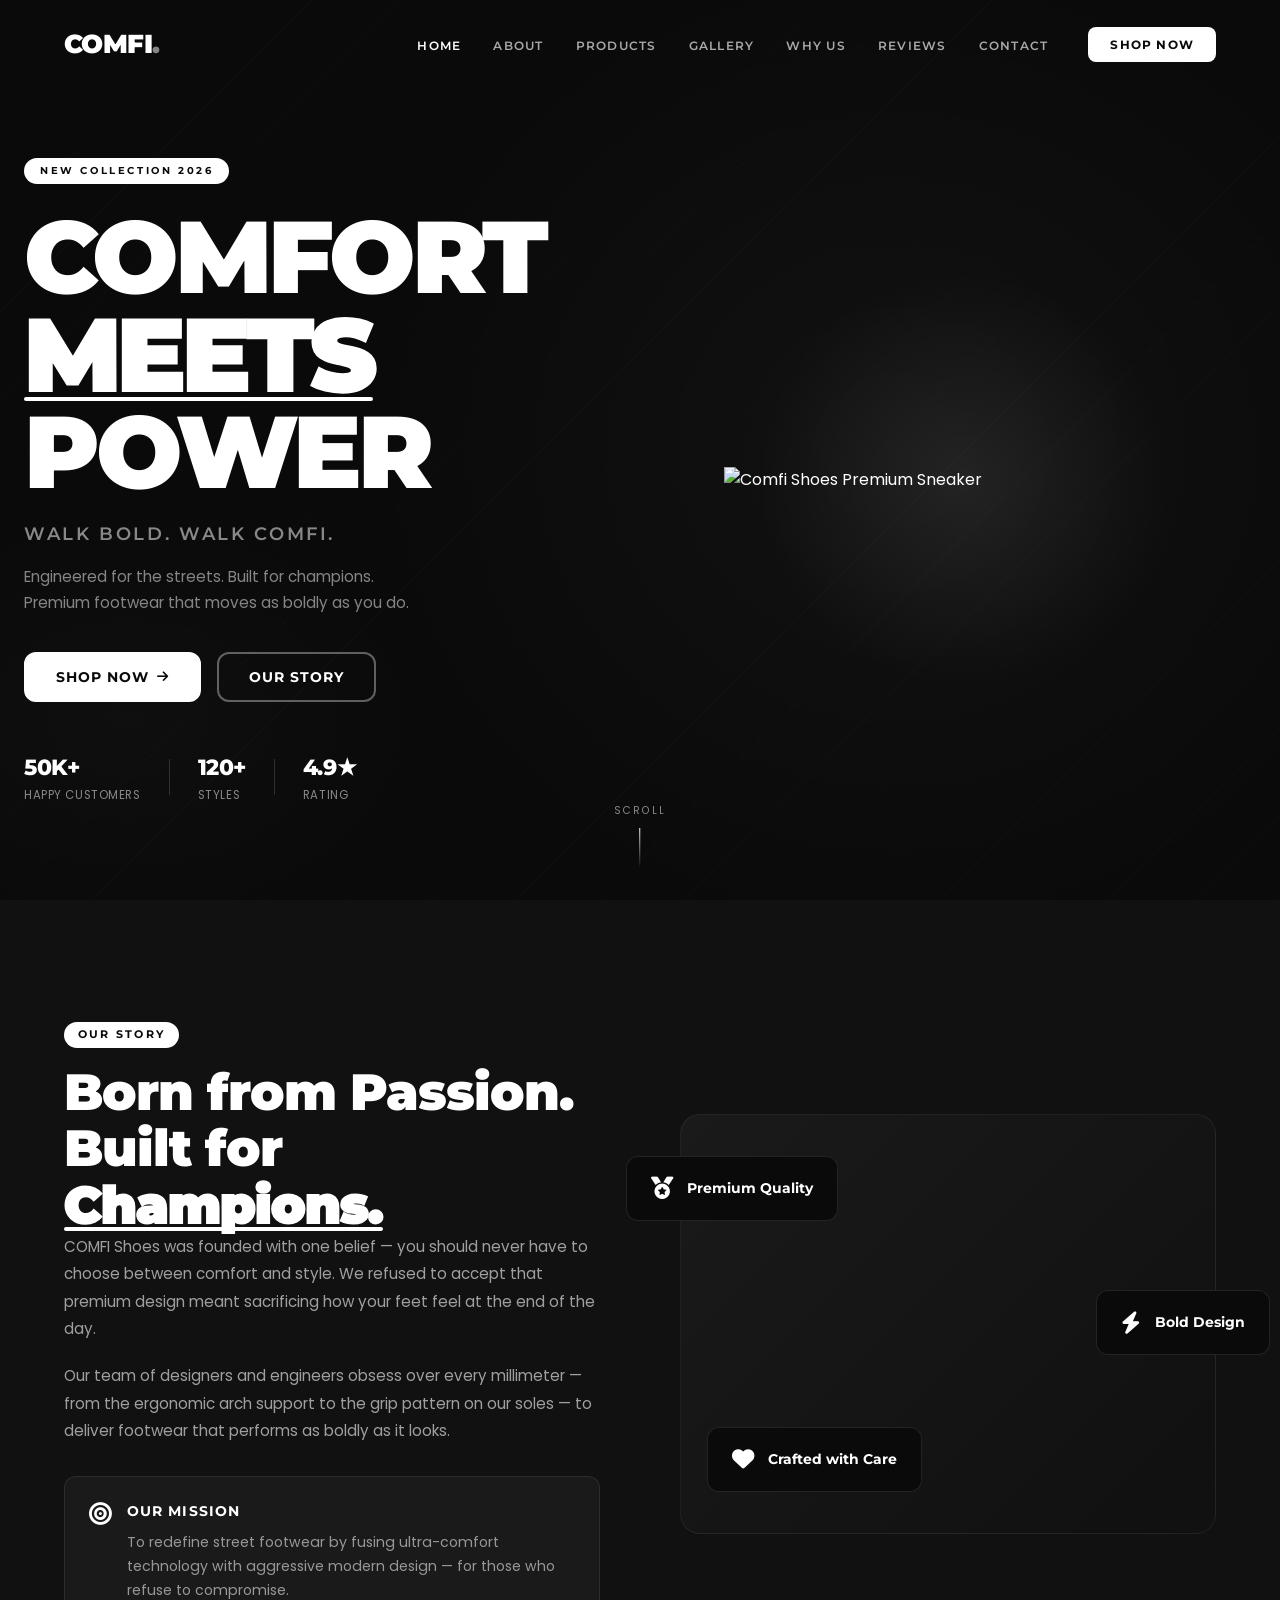
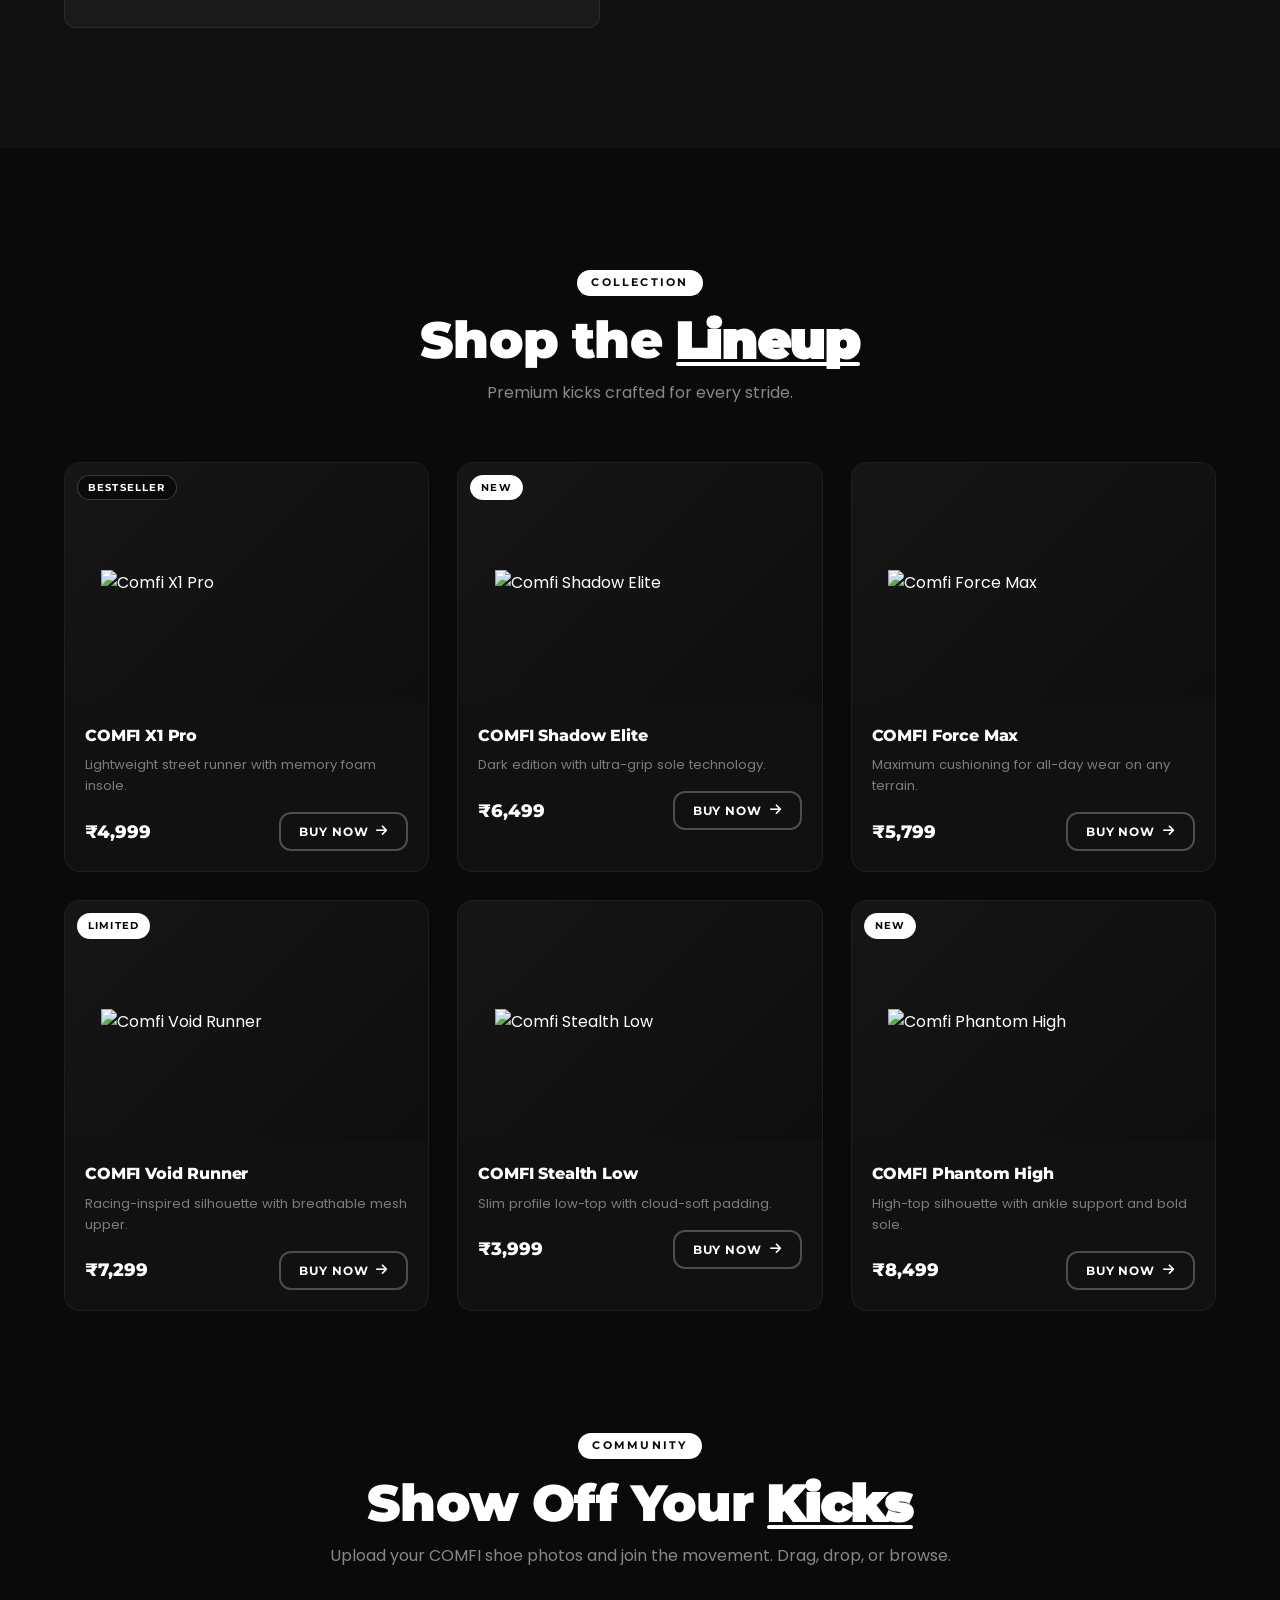
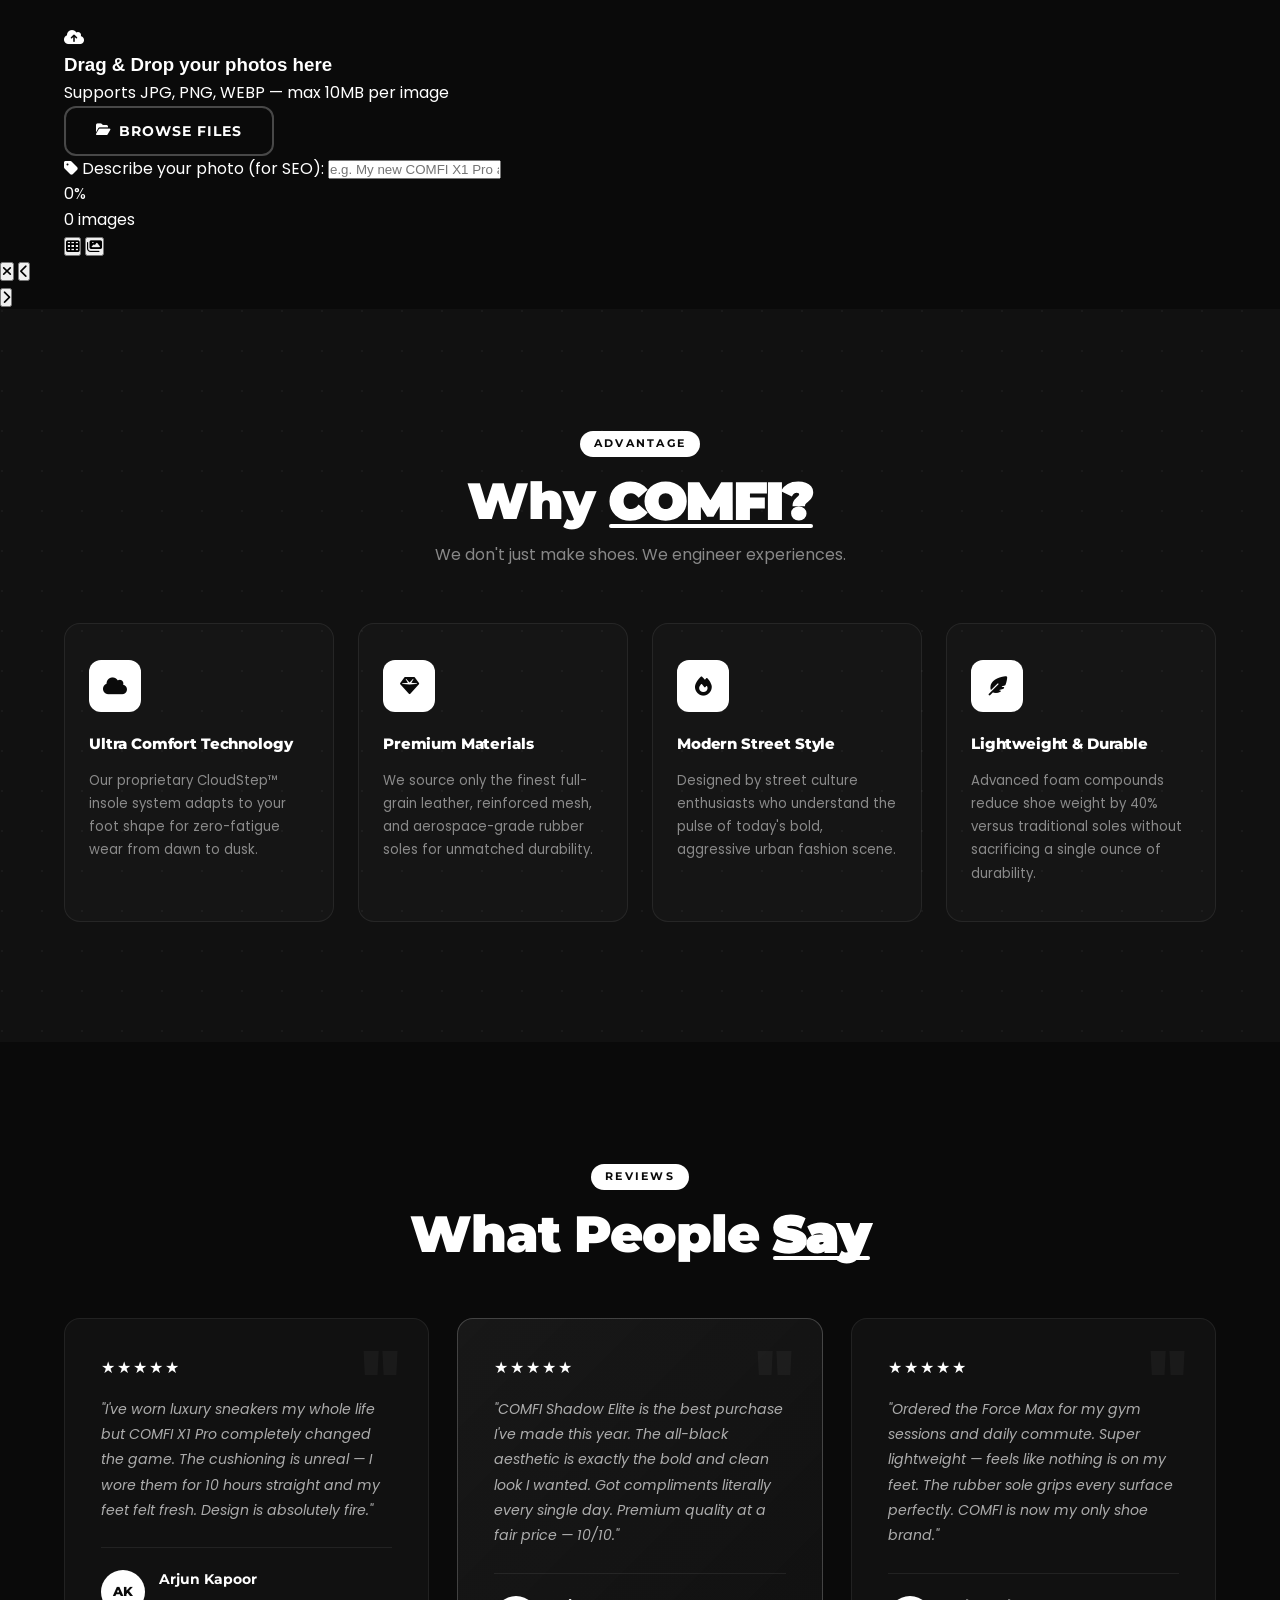
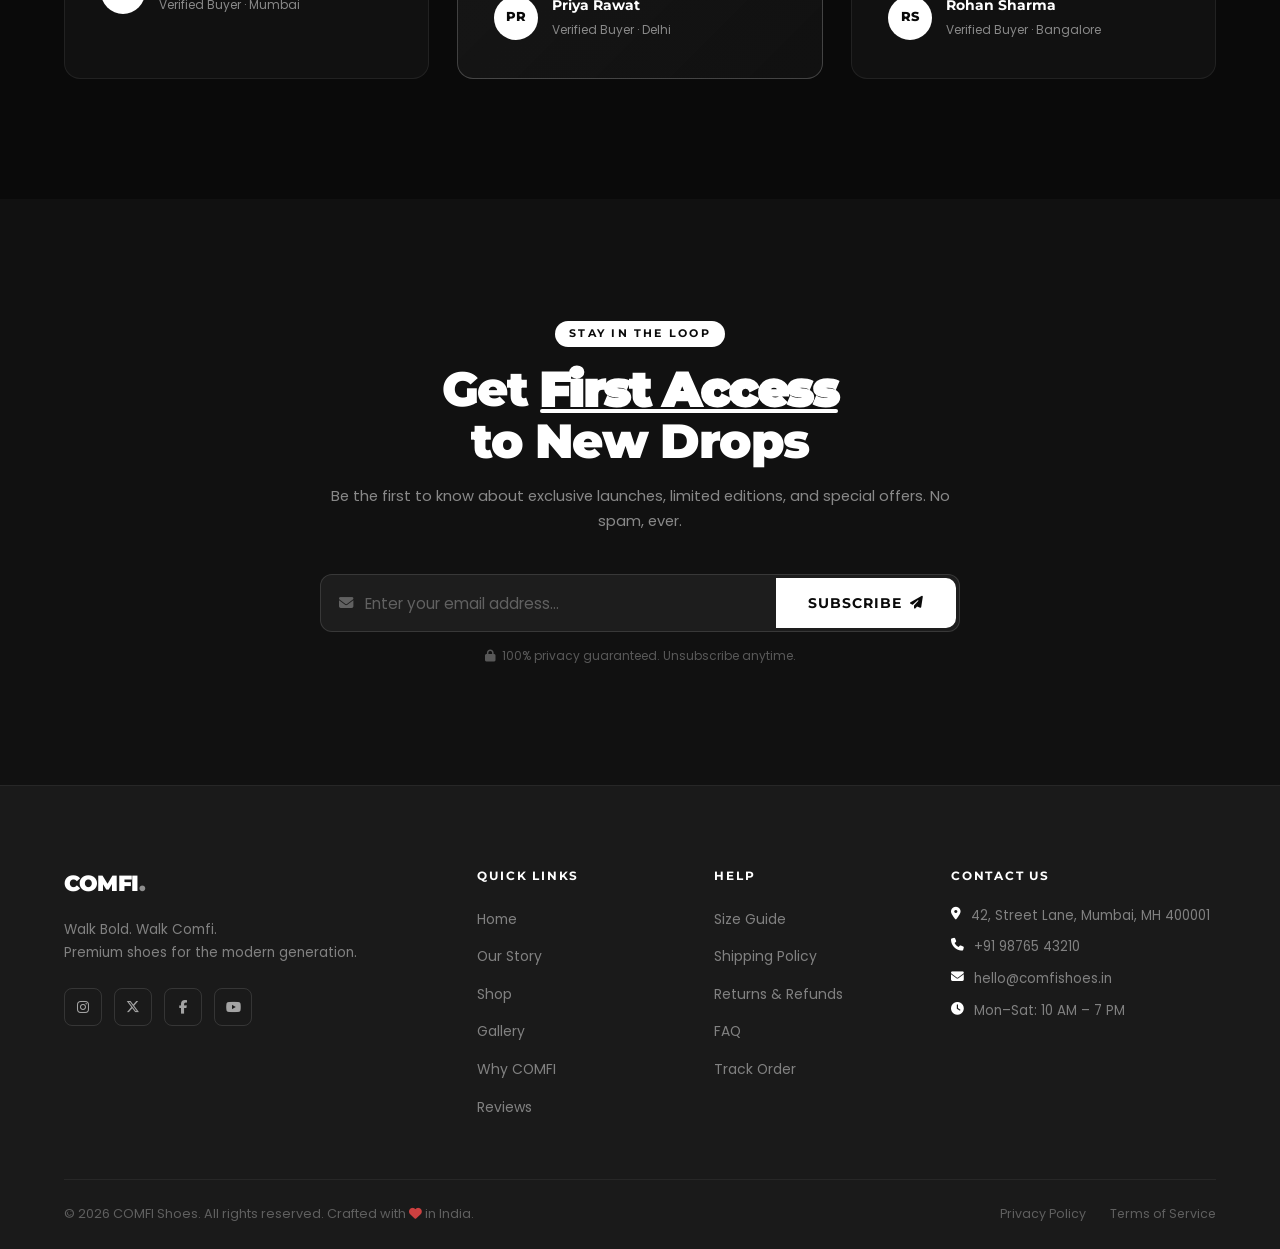
==== commit 944dfc0d: "Add files via upload" ====
--- a/index.html
+++ b/index.html
@@ -25,6 +25,7 @@
         <li><a href="#hero" class="nav-link">Home</a></li>
         <li><a href="#about" class="nav-link">About</a></li>
         <li><a href="#products" class="nav-link">Products</a></li>
+        <li><a href="#gallery" class="nav-link">Gallery</a></li>
         <li><a href="#why-us" class="nav-link">Why Us</a></li>
         <li><a href="#testimonials" class="nav-link">Reviews</a></li>
         <li><a href="#newsletter" class="nav-link">Contact</a></li>
@@ -64,7 +65,7 @@
     </div>
     <div class="hero-image-wrap" data-animate="fade-left">
       <div class="hero-glow"></div>
-      <img src="hero_sneaker.png" alt="Comfi Shoes Premium Sneaker" class="hero-shoe-img" id="heroShoe" />
+      <img src="https://images.unsplash.com/photo-1542291026-7eec264c27ff?w=700&q=90&auto=format&fit=crop" alt="Comfi Shoes Premium Sneaker" class="hero-shoe-img" id="heroShoe" />
     </div>
     <div class="hero-scroll-indicator">
       <span>Scroll</span>
@@ -122,7 +123,7 @@
         <!-- Product Card 1 -->
         <div class="product-card" data-animate="fade-up">
           <div class="product-img-wrap">
-            <img src="shoe_products.png" alt="Comfi X1 Pro" class="product-img" />
+            <img src="https://images.unsplash.com/photo-1542291026-7eec264c27ff?w=600&q=85&auto=format&fit=crop" alt="Comfi X1 Pro" class="product-img" />
             <div class="product-overlay">
               <button class="btn btn-primary btn-sm" id="buyX1">Quick Buy</button>
             </div>
@@ -141,7 +142,7 @@
         <!-- Product Card 2 -->
         <div class="product-card" data-animate="fade-up" style="--delay:0.15s">
           <div class="product-img-wrap">
-            <img src="shoe_products.png" alt="Comfi Shadow Elite" class="product-img" style="filter: invert(1) brightness(0.9);" />
+            <img src="https://images.unsplash.com/photo-1600185365926-3a2ce3cdb9eb?w=600&q=85&auto=format&fit=crop" alt="Comfi Shadow Elite" class="product-img" />
             <div class="product-overlay">
               <button class="btn btn-primary btn-sm" id="buyShadow">Quick Buy</button>
             </div>
@@ -160,7 +161,7 @@
         <!-- Product Card 3 -->
         <div class="product-card" data-animate="fade-up" style="--delay:0.3s">
           <div class="product-img-wrap">
-            <img src="hero_sneaker.png" alt="Comfi Force Max" class="product-img" />
+            <img src="https://images.unsplash.com/photo-1608231387042-66d1773070a5?w=600&q=85&auto=format&fit=crop" alt="Comfi Force Max" class="product-img" />
             <div class="product-overlay">
               <button class="btn btn-primary btn-sm" id="buyForce">Quick Buy</button>
             </div>
@@ -178,7 +179,7 @@
         <!-- Product Card 4 -->
         <div class="product-card" data-animate="fade-up" style="--delay:0.1s">
           <div class="product-img-wrap">
-            <img src="shoe_products.png" alt="Comfi Void Runner" class="product-img" style="transform: scaleX(-1);" />
+            <img src="https://images.unsplash.com/photo-1572635196237-14b3f281503f?w=600&q=85&auto=format&fit=crop" alt="Comfi Void Runner" class="product-img" />
             <div class="product-overlay">
               <button class="btn btn-primary btn-sm" id="buyVoid">Quick Buy</button>
             </div>
@@ -197,7 +198,7 @@
         <!-- Product Card 5 -->
         <div class="product-card" data-animate="fade-up" style="--delay:0.25s">
           <div class="product-img-wrap">
-            <img src="hero_sneaker.png" alt="Comfi Stealth Low" class="product-img" style="filter:brightness(1.2);" />
+            <img src="https://images.unsplash.com/photo-1595950653106-6c9ebd614d3a?w=600&q=85&auto=format&fit=crop" alt="Comfi Stealth Low" class="product-img" />
             <div class="product-overlay">
               <button class="btn btn-primary btn-sm" id="buyStealth">Quick Buy</button>
             </div>
@@ -215,7 +216,7 @@
         <!-- Product Card 6 -->
         <div class="product-card" data-animate="fade-up" style="--delay:0.4s">
           <div class="product-img-wrap">
-            <img src="shoe_products.png" alt="Comfi Phantom High" class="product-img" style="filter: contrast(1.2) brightness(0.85);" />
+            <img src="https://images.unsplash.com/photo-1556906781-9a412961a32f?w=600&q=85&auto=format&fit=crop" alt="Comfi Phantom High" class="product-img" />
             <div class="product-overlay">
               <button class="btn btn-primary btn-sm" id="buyPhantom">Quick Buy</button>
             </div>
@@ -234,6 +235,78 @@
       </div>
     </div>
   </section>
+
+  <!-- ===================== COMMUNITY GALLERY ===================== -->
+  <section class="gallery" id="gallery">
+    <div class="container">
+      <div class="section-header" data-animate="fade-up">
+        <span class="section-badge">Community</span>
+        <h2 class="section-title">Show Off Your <span class="accent">Kicks</span></h2>
+        <p class="section-sub">Upload your COMFI shoe photos and join the movement. Drag, drop, or browse.</p>
+      </div>
+
+      <!-- Upload Area -->
+      <div class="gallery-upload-area" id="dropZone" data-animate="fade-up">
+        <input type="file" id="fileInput" accept="image/*" multiple hidden />
+        <div class="upload-icon-pulse">
+          <i class="fas fa-cloud-upload-alt"></i>
+        </div>
+        <h3>Drag & Drop your photos here</h3>
+        <p class="upload-hint">Supports JPG, PNG, WEBP — max 10MB per image</p>
+        <button class="btn btn-outline" id="browseBtn" type="button"><i class="fas fa-folder-open"></i> Browse Files</button>
+        <div class="upload-options">
+          <label for="altTextInput"><i class="fas fa-tag"></i> Describe your photo (for SEO):</label>
+          <input type="text" id="altTextInput" placeholder="e.g. My new COMFI X1 Pro at the park" />
+        </div>
+        <!-- Upload Progress -->
+        <div class="upload-progress" id="uploadProgress">
+          <div class="progress-bar-track">
+            <div class="progress-bar-fill" id="progressBarFill"></div>
+          </div>
+          <span class="progress-text" id="progressText">0%</span>
+        </div>
+      </div>
+
+      <!-- File Preview Strip (before submitting) -->
+      <div class="file-preview-strip" id="filePreviewStrip">
+        <!-- Preview thumbnails are injected here -->
+      </div>
+
+      <!-- Gallery Controls -->
+      <div class="gallery-controls" data-animate="fade-up">
+        <div class="gallery-count" id="galleryCount">0 images</div>
+        <div class="gallery-view-toggle">
+          <button class="view-btn active" id="viewGrid" title="Grid View"><i class="fas fa-th"></i></button>
+          <button class="view-btn" id="viewSlider" title="Slider View"><i class="fas fa-images"></i></button>
+        </div>
+      </div>
+
+      <!-- Gallery Grid -->
+      <div class="gallery-grid" id="galleryGrid">
+        <!-- Uploaded images will be injected here dynamically -->
+      </div>
+
+      <!-- Gallery Slider (hidden by default) -->
+      <div class="gallery-slider" id="gallerySlider" style="display:none;">
+        <button class="slider-arrow slider-prev" id="sliderPrev"><i class="fas fa-chevron-left"></i></button>
+        <div class="slider-track" id="sliderTrack"></div>
+        <button class="slider-arrow slider-next" id="sliderNext"><i class="fas fa-chevron-right"></i></button>
+        <div class="slider-dots" id="sliderDots"></div>
+      </div>
+    </div>
+  </section>
+
+  <!-- ===================== LIGHTBOX MODAL ===================== -->
+  <div class="lightbox-overlay" id="lightboxOverlay">
+    <button class="lightbox-close" id="lightboxClose"><i class="fas fa-times"></i></button>
+    <button class="lightbox-nav lightbox-prev" id="lightboxPrev"><i class="fas fa-chevron-left"></i></button>
+    <div class="lightbox-content">
+      <img src="" alt="" id="lightboxImg" />
+      <p class="lightbox-caption" id="lightboxCaption"></p>
+    </div>
+    <button class="lightbox-nav lightbox-next" id="lightboxNext"><i class="fas fa-chevron-right"></i></button>
+    <div class="lightbox-counter" id="lightboxCounter"></div>
+  </div>
 
   <!-- ===================== WHY CHOOSE US ===================== -->
   <section class="why-us" id="why-us">
@@ -362,6 +435,7 @@
             <li><a href="#hero">Home</a></li>
             <li><a href="#about">Our Story</a></li>
             <li><a href="#products">Shop</a></li>
+            <li><a href="#gallery">Gallery</a></li>
             <li><a href="#why-us">Why COMFI</a></li>
             <li><a href="#testimonials">Reviews</a></li>
           </ul>
@@ -408,6 +482,26 @@
   <!-- Toast Notification -->
   <div class="toast" id="toast"></div>
 
+  <!-- Firebase SDK -->
+  <script src="https://www.gstatic.com/firebasejs/8.10.1/firebase-app.js"></script>
+  <script src="https://www.gstatic.com/firebasejs/8.10.1/firebase-firestore.js"></script>
+  <script src="https://www.gstatic.com/firebasejs/8.10.1/firebase-storage.js"></script>
+
   <script src="script.js"></script>
+
+  <!-- Landbot Livechat Widget -->
+  <script SameSite="None; Secure" src="https://static.landbot.io/landbot-3/landbot-3.0.0.js"></script>
+  <script>
+    window.addEventListener('DOMContentLoaded', function () {
+      var initLandbot = setInterval(function () {
+        if (typeof Landbot !== 'undefined' && Landbot.Livechat) {
+          clearInterval(initLandbot);
+          var myLandbot = new Landbot.Livechat({
+            configUrl: 'https://storage.googleapis.com/landbot.online/v3/H-3416565-BYU7B0GCAMO8GK9S/index.json',
+          });
+        }
+      }, 300);
+    });
+  </script>
 </body>
 </html>
